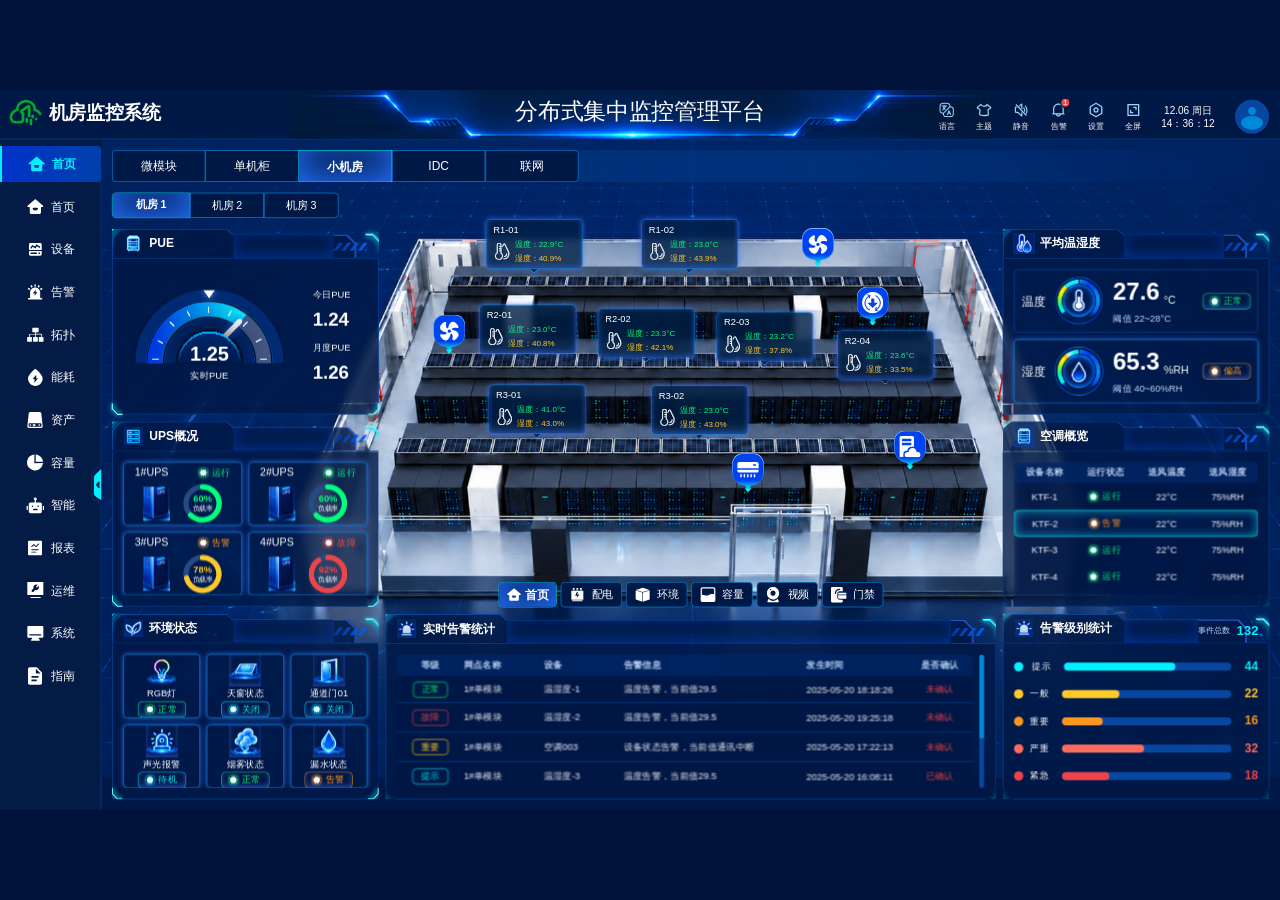
==== output/机房监控系统-小机房.html @ bd1b86f1 "Add small server room monitoring HTML and downloadable source archive" ====
<!DOCTYPE html><html lang="zh-CN"><head><meta charset="UTF-8"><meta name="viewport" content="width=device-width, initial-scale=1"><title>机房监控系统 · 小机房</title><style>*{box-sizing:border-box;border-width:0;border-style:solid;border-color:currentColor}p{margin:0}img{display:block;max-width:100%;vertical-align:middle}body{margin:0;background:#001239;color:white;font:14px/1.25 "Microsoft YaHei","PingFang SC","Noto Sans CJK SC",Arial,sans-serif}button,input,select{font:inherit}button{cursor:pointer}#dashboard{position:absolute;width:1920px;height:1080px;transform-origin:top left;overflow:hidden;background:#001845}header{height:74px;position:relative;z-index:5}aside{position:absolute;top:74px;left:0;width:152px;height:1006px;background:#031b45}.sidebar-bg{position:absolute;left:0;bottom:0;width:152px;height:145px}#workspace{position:absolute;left:152px;top:74px;width:1768px;height:1006px;overflow:hidden}#room-scene{position:absolute;left:467px;top:0;width:835px;height:552px}#categories{position:absolute;left:16px;top:16px;width:1736px;height:48px}#categories>div{width:100%}#rooms{position:absolute;left:16px;top:80px;width:1736px;height:38px}#panels{position:absolute;left:16px;top:134px;width:1736px;height:856px;display:grid;grid-template-columns:400px 916px 400px;gap:10px;pointer-events:none}#left-panels,#right-panels{height:856px;pointer-events:auto}#center-panel{margin-top:530px;height:326px;pointer-events:auto}#center-panel>div{height:326px}#right-panels{grid-column:3}#left-panels>div,#right-panels>div{height:100%}
.border{border-width:1px}
.border-2{border-width:2px}
.border-8{border-width:8px}
.inset-0{inset:0}
.inset-\[-1\.74\%_0_0_-0\.41\%\]{inset:-1.74% 0 0 -0.41%}
.inset-\[-100\.98\%_-50\.38\%\]{inset:-100.98% -50.38%}
.inset-\[-13\.44\%_-5\.12\%_-0\.11\%_-8\.39\%\]{inset:-13.44% -5.12% -0.11% -8.39%}
.inset-\[-16\.02\%_-7\.99\%_0_-7\.99\%\]{inset:-16.02% -7.99% 0 -7.99%}
.inset-\[-17\.25\%_-8\.6\%_0_-8\.6\%\]{inset:-17.25% -8.6% 0 -8.6%}
.inset-\[-19\.71\%_-9\.83\%_-6\.16\%_-9\.83\%\]{inset:-19.71% -9.83% -6.16% -9.83%}
.inset-\[-1px_-11\.79\%\]{inset:-1px -11.79%}
.inset-\[-1px_-11\.8\%\]{inset:-1px -11.8%}
.inset-\[-1px_-11\.81\%\]{inset:-1px -11.81%}
.inset-\[-1px_-11\.82\%\]{inset:-1px -11.82%}
.inset-\[-20\.68\%_-103\.33\%\]{inset:-20.68% -103.33%}
.inset-\[-31\.17\%_-33\.67\%_-31\.17\%_-33\.68\%\]{inset:-31.17% -33.67% -31.17% -33.68%}
.inset-\[-43\.12\%_-21\.51\%_-6\.16\%_-21\.51\%\]{inset:-43.12% -21.51% -6.16% -21.51%}
.inset-\[-47\.06\%_-50\%\]{inset:-47.06% -50%}
.inset-\[-59\.09\%_-40\.47\%_-34\.09\%_-40\.47\%\]{inset:-59.09% -40.47% -34.09% -40.47%}
.inset-\[-60\%\]{inset:-60%}
.inset-\[-8\%\]{inset:-8%}
.inset-\[-8\%_-8\.12\%\]{inset:-8% -8.12%}
.inset-\[-8\%_-9\.37\%\]{inset:-8% -9.37%}
.inset-\[0_-1\.72\%_0_-3\.23\%\]{inset:0 -1.72% 0 -3.23%}
.inset-\[0_0_-20\.25\%_0\]{inset:0 0 -20.25% 0}
.inset-\[18\.94\%_0_-29\.63\%_0\]{inset:18.94% 0 -29.63% 0}
.text-\[10px\]{font-size:10px}
.text-\[12px\]{font-size:12px}
.text-\[13px\]{font-size:13px}
.text-\[14px\]{font-size:14px}
.text-\[15px\]{font-size:15px}
.text-\[16px\]{font-size:16px}
.text-\[18px\]{font-size:18px}
.text-\[20px\]{font-size:20px}
.text-\[28px\]{font-size:28px}
.text-\[30px\]{font-size:30px}
.text-\[34px\]{font-size:34px}
.text-\[36px\]{font-size:36px}
.-rotate-180{rotate:-180deg}
.-rotate-90{rotate:-90deg}
.-scale-x-100{scale:-1 1}
.-scale-y-100{scale:1 -1}
.-translate-x-1\/2{--tx:-50%;translate:var(--tx,0) var(--ty,0)}
.-translate-y-1\/2{--ty:-50%;translate:var(--tx,0) var(--ty,0)}
.\[text-box-edge\:cap_alphabetic\]{text-box-edge:cap alphabetic}
.\[text-box-trim\:trim-both\]{text-box-trim:trim-both}
.\[word-break\:break-word\]{word-break:break-word}
.absolute{position:absolute}
.aspect-\[1024\/1536\]{aspect-ratio:1024/1536}
.aspect-\[110\/98\]{aspect-ratio:110/98}
.aspect-\[1254\/1254\]{aspect-ratio:1254/1254}
.aspect-\[132\/48\]{aspect-ratio:132/48}
.aspect-\[32\/32\]{aspect-ratio:32/32}
.aspect-\[36\/36\]{aspect-ratio:36/36}
.aspect-\[38\.8912467956543\/47\.999996185302734\]{aspect-ratio:38.8912467956543/47.999996185302734}
.aspect-\[733\/938\]{aspect-ratio:733/938}
.backdrop-blur-\[2\.5px\]{backdrop-filter:blur(2.5px)}
.backdrop-blur-\[25px\]{backdrop-filter:blur(25px)}
.backdrop-blur-\[5px\]{backdrop-filter:blur(5px)}
.backdrop-blur-\[6px\]{backdrop-filter:blur(6px)}
.bg-\[\#001845\]{background-color:#001845}
.bg-\[\#0089dc\]{background-color:#0089dc}
.bg-\[\#02f0ff\]{background-color:#02f0ff}
.bg-\[\#0747a0\]{background-color:#0747a0}
.bg-\[\#ee4448\]{background-color:#ee4448}
.bg-\[\#ff6b5c\]{background-color:#ff6b5c}
.bg-\[\#ff961d\]{background-color:#ff961d}
.bg-\[\#ffc928\]{background-color:#ffc928}
.bg-\[rgba\(0\,24\,69\,0\.8\)\]{background-color:rgba(0,24,69,0.8)}
.bg-\[rgba\(0\,62\,148\,0\.1\)\]{background-color:rgba(0,62,148,0.1)}
.bg-\[rgba\(0\,62\,148\,0\.3\)\]{background-color:rgba(0,62,148,0.3)}
.bg-\[rgba\(1\,32\,71\,0\.8\)\]{background-color:rgba(1,32,71,0.8)}
.bg-gradient-to-b{background-image:linear-gradient(to bottom,var(--from),var(--to))}
.bg-gradient-to-r{background-image:linear-gradient(to right,var(--from),var(--to))}
.block{display:block}
.border-\[\#001845\]{border-color:#001845}
.border-\[\#0089dc\]{border-color:#0089dc}
.border-\[\#00ff7b\]{border-color:#00ff7b}
.border-\[\#02f0ff\]{border-color:#02f0ff}
.border-\[\#0747a0\]{border-color:#0747a0}
.border-\[\#244b83\]{border-color:#244b83}
.border-\[\#ee4448\]{border-color:#ee4448}
.border-\[\#ff961d\]{border-color:#ff961d}
.border-\[\#ffc928\]{border-color:#ffc928}
.border-b{border-bottom-width:1px}
.border-b-\[1\.5px\]{border-bottom-width:1.5px}
.border-l-3{border-left-width:3px}
.border-l-\[1\.5px\]{border-left-width:1.5px}
.border-r-\[1\.5px\]{border-right-width:1.5px}
.border-solid{border-style:solid}
.border-t-\[1\.5px\]{border-top-width:1.5px}
.bottom-0{bottom:0}
.bottom-\[-0\.23\%\]{bottom:-0.23%}
.bottom-\[-0\.38\%\]{bottom:-0.38%}
.bottom-\[-1\.44\%\]{bottom:-1.44%}
.bottom-\[-31\.94\%\]{bottom:-31.94%}
.bottom-\[-6px\]{bottom:-6px}
.bottom-\[0\.3\%\]{bottom:0.3%}
.bottom-\[18\.41\%\]{bottom:18.41%}
.bottom-\[27\.52\%\]{bottom:27.52%}
.bottom-\[29\.44\%\]{bottom:29.44%}
.bottom-\[5\.77\%\]{bottom:5.77%}
.bottom-\[50\.96\%\]{bottom:50.96%}
.bottom-\[51\.29\%\]{bottom:51.29%}
.bottom-\[6\.41\%\]{bottom:6.41%}
.bottom-\[64\.42\%\]{bottom:64.42%}
.bottom-\[64\.49\%\]{bottom:64.49%}
.bottom-\[69\.23\%\]{bottom:69.23%}
.bottom-\[88\.46\%\]{bottom:88.46%}
.content-stretch{align-content:stretch}
.flex{display:flex}
.flex-\[1_0_0\]{flex:1 0 0}
.flex-col{flex-direction:column}
.flex-none{flex:none}
.flex-row{flex-direction:row}
.font-\[\"Noto_Sans_SC\:Medium\"\]{font-family:"Microsoft YaHei","PingFang SC","Noto Sans CJK SC",Arial,sans-serif}
.font-\[\'DIN_Alternate\:Bold\'\]{font-family:"Microsoft YaHei","PingFang SC","Noto Sans CJK SC",Arial,sans-serif}
.font-\[\'Inter\:Bold\'\]{font-family:"Microsoft YaHei","PingFang SC","Noto Sans CJK SC",Arial,sans-serif}
.font-\[\'Noto_Sans_SC\:Black\'\]{font-family:"Microsoft YaHei","PingFang SC","Noto Sans CJK SC",Arial,sans-serif}
.font-\[\'Noto_Sans_SC\:Bold\'\]{font-family:"Microsoft YaHei","PingFang SC","Noto Sans CJK SC",Arial,sans-serif}
.font-\[\'Noto_Sans_SC\:Medium\'\]{font-family:"Microsoft YaHei","PingFang SC","Noto Sans CJK SC",Arial,sans-serif}
.font-\[\'Noto_Sans_SC\:Regular\'\]{font-family:"Microsoft YaHei","PingFang SC","Noto Sans CJK SC",Arial,sans-serif}
.font-\[\'PingFang_SC\:Medium\'\]{font-family:"Microsoft YaHei","PingFang SC","Noto Sans CJK SC",Arial,sans-serif}
.font-\[\'PingFang_SC\:Regular\'\]{font-family:"Microsoft YaHei","PingFang SC","Noto Sans CJK SC",Arial,sans-serif}
.font-\[\'Roboto\:Bold\'\]{font-family:"Microsoft YaHei","PingFang SC","Noto Sans CJK SC",Arial,sans-serif}
.font-\[\'Roboto\:Medium\'\]{font-family:"Microsoft YaHei","PingFang SC","Noto Sans CJK SC",Arial,sans-serif}
.font-black{font-weight:900}
.font-bold{font-weight:700}
.font-medium{font-weight:500}
.font-normal{font-weight:400}
.from-\[\#0033ca\]{--from:#0033ca}
.from-\[rgba\(0\,116\,254\,0\)\]{--from:rgba(0,116,254,0)}
.gap-\[10px\]{gap:10px}
.gap-\[12px\]{gap:12px}
.gap-\[13px\]{gap:13px}
.gap-\[17px\]{gap:17px}
.gap-\[20px\]{gap:20px}
.gap-\[24px\]{gap:24px}
.gap-\[2px\]{gap:2px}
.gap-\[40px\]{gap:40px}
.gap-\[4px\]{gap:4px}
.gap-\[6px\]{gap:6px}
.gap-\[8px\]{gap:8px}
.gap-x-\[10px\]{column-gap:10px}
.gap-y-\[10px\]{row-gap:10px}
.grid{display:grid}
.grid-cols-\[repeat\(2\,minmax\(0\,1fr\)\)\]{grid-template-columns:repeat(2,minmax(0,1fr))}
.grid-cols-\[repeat\(3\,minmax\(0\,1fr\)\)\]{grid-template-columns:repeat(3,minmax(0,1fr))}
.grid-rows-\[repeat\(2\,minmax\(0\,1fr\)\)\]{grid-template-rows:repeat(2,minmax(0,1fr))}
.h-\[0px\]{height:0px}
.h-\[100cqh\]{height:100cqh}
.h-\[1041\.5px\]{height:1041.5px}
.h-\[110px\]{height:110px}
.h-\[126px\]{height:126px}
.h-\[12px\]{height:12px}
.h-\[145px\]{height:145px}
.h-\[17px\]{height:17px}
.h-\[24px\]{height:24px}
.h-\[25\.667px\]{height:25.667px}
.h-\[32px\]{height:32px}
.h-\[37\.947px\]{height:37.947px}
.h-\[38px\]{height:38px}
.h-\[40px\]{height:40px}
.h-\[43px\]{height:43px}
.h-\[44px\]{height:44px}
.h-\[45px\]{height:45px}
.h-\[48px\]{height:48px}
.h-\[50px\]{height:50px}
.h-\[54px\]{height:54px}
.h-\[6\.75px\]{height:6.75px}
.h-\[74px\]{height:74px}
.h-\[76px\]{height:76px}
.h-\[996px\]{height:996px}
.h-\[hypot\(-11\.8053cqw\,11\.8053cqh\)\]{height:hypot(-11.8053cqw,11.8053cqh)}
.h-\[hypot\(-20\.4362cqw\,6\.81208cqh\)\]{height:hypot(-20.4362cqw,6.81208cqh)}
.h-\[hypot\(-5\.50876cqw\,25\.3343cqh\)\]{height:hypot(-5.50876cqw,25.3343cqh)}
.h-\[hypot\(-76\.5366cqw\,88\.4581cqh\)\]{height:hypot(-76.5366cqw,88.4581cqh)}
.h-\[hypot\(11\.8053cqw\,11\.8053cqh\)\]{height:hypot(11.8053cqw,11.8053cqh)}
.h-\[hypot\(20\.4362cqw\,6\.81208cqh\)\]{height:hypot(20.4362cqw,6.81208cqh)}
.h-\[hypot\(5\.50876cqw\,25\.3343cqh\)\]{height:hypot(5.50876cqw,25.3343cqh)}
.h-full{height:100%}
.items-center{align-items:center}
.items-end{align-items:flex-end}
.items-start{align-items:flex-start}
.justify-between{justify-content:space-between}
.justify-center{justify-content:center}
.justify-end{justify-content:flex-end}
.justify-self-stretch{justify-self:stretch}
.leading-\[0\]{line-height:0}
.leading-\[normal\]{line-height:normal}
.left-0{left:0}
.left-1\/2{left:50%}
.left-\[-3\.13\%\]{left:-3.13%}
.left-\[-3\.28px\]{left:-3.28px}
.left-\[-4px\]{left:-4px}
.left-\[100px\]{left:100px}
.left-\[110px\]{left:110px}
.left-\[114px\]{left:114px}
.left-\[278px\]{left:278px}
.left-\[3\.32px\]{left:3.32px}
.left-\[31px\]{left:31px}
.left-\[343px\]{left:343px}
.left-\[358px\]{left:358px}
.left-\[456px\]{left:456px}
.left-\[479px\]{left:479px}
.left-\[584px\]{left:584px}
.left-\[6\.25\%\]{left:6.25%}
.left-\[637px\]{left:637px}
.left-\[666px\]{left:666px}
.left-\[722px\]{left:722px}
.left-\[calc\(50\%\+0\.22px\)\]{left:calc(50% + 0.22px)}
.left-\[calc\(50\%\+0\.45px\)\]{left:calc(50% + 0.45px)}
.left-\[calc\(50\%\+0\.5px\)\]{left:calc(50% + 0.5px)}
.left-\[calc\(50\%\+1px\)\]{left:calc(50% + 1px)}
.left-\[calc\(50\%\+22\.29px\)\]{left:calc(50% + 22.29px)}
.left-\[calc\(50\%\+30\.74px\)\]{left:calc(50% + 30.74px)}
.left-\[calc\(50\%\+53\.88px\)\]{left:calc(50% + 53.88px)}
.left-\[calc\(50\%\+73\.8px\)\]{left:calc(50% + 73.8px)}
.left-\[calc\(50\%\+81\.62px\)\]{left:calc(50% + 81.62px)}
.left-\[calc\(50\%-0\.3px\)\]{left:calc(50% - 0.3px)}
.left-\[calc\(50\%-0\.49px\)\]{left:calc(50% - 0.49px)}
.left-\[calc\(50\%-1\.06px\)\]{left:calc(50% - 1.06px)}
.left-\[calc\(50\%-16\.09px\)\]{left:calc(50% - 16.09px)}
.left-\[calc\(50\%-30\.74px\)\]{left:calc(50% - 30.74px)}
.left-\[calc\(50\%-56\.36px\)\]{left:calc(50% - 56.36px)}
.left-\[calc\(50\%-73\.54px\)\]{left:calc(50% - 73.54px)}
.left-\[calc\(50\%-80\.56px\)\]{left:calc(50% - 80.56px)}
.left-px{left:1px}
.mask-alpha{mask-mode:alpha}
.mask-intersect{mask-composite:intersect}
.mask-no-clip{mask-clip:no-clip}
.mask-no-repeat{mask-repeat:no-repeat}
.mask-position-\[0px_3px\]{mask-position:0px 3px}
.mask-size-\[152px_142px\]{mask-size:152px 142px}
.max-w-none{max-width:none}
.mb-0{margin-bottom:0}
.min-h-px{min-height:1px}
.min-w-full{min-width:100%}
.min-w-px{min-width:1px}
.not-italic{font-style:normal}
.object-cover{object-fit:cover}
.overflow-clip{overflow:clip}
.pb-\[4px\]{padding-bottom:4px}
.pointer-events-none{pointer-events:none}
.pr-\[123px\]{padding-right:123px}
.pr-\[159px\]{padding-right:159px}
.pr-\[16px\]{padding-right:16px}
.pr-\[174px\]{padding-right:174px}
.pr-\[184px\]{padding-right:184px}
.pr-\[78px\]{padding-right:78px}
.pt-\[10px\]{padding-top:10px}
.pt-\[16px\]{padding-top:16px}
.pt-\[9px\]{padding-top:9px}
.px-\[10px\]{padding-left:10px;padding-right:10px}
.px-\[12px\]{padding-left:12px;padding-right:12px}
.px-\[16px\]{padding-left:16px;padding-right:16px}
.px-\[24px\]{padding-left:24px;padding-right:24px}
.px-\[32px\]{padding-left:32px;padding-right:32px}
.py-\[10px\]{padding-top:10px;padding-bottom:10px}
.py-\[12px\]{padding-top:12px;padding-bottom:12px}
.py-\[2px\]{padding-top:2px;padding-bottom:2px}
.py-\[6px\]{padding-top:6px;padding-bottom:6px}
.relative{position:relative}
.right-\[-0\.5px\]{right:-0.5px}
.right-\[-2px\]{right:-2px}
.right-\[-3\.13\%\]{right:-3.13%}
.right-\[0\.06px\]{right:0.06px}
.right-\[0\.24px\]{right:0.24px}
.right-\[6\.25\%\]{right:6.25%}
.rotate-\[-24\.95deg\]{rotate:-24.95deg}
.rotate-\[-44\.94deg\]{rotate:-44.94deg}
.rotate-\[-59\.95deg\]{rotate:-59.95deg}
.rotate-\[24\.95deg\]{rotate:24.95deg}
.rotate-\[33\.06deg\]{rotate:33.06deg}
.rotate-\[44\.94deg\]{rotate:44.94deg}
.rotate-\[59\.95deg\]{rotate:59.95deg}
.rounded-\[20px\]{border-radius:20px}
.rounded-\[24px\]{border-radius:24px}
.rounded-\[29px\]{border-radius:29px}
.rounded-\[4px\]{border-radius:4px}
.rounded-\[6px\]{border-radius:6px}
.rounded-\[7px\]{border-radius:7px}
.rounded-\[inherit\]{border-radius:inherit}
.rounded-bl-\[6px\]{border-bottom-left-radius:6px}
.rounded-br-\[6px\]{border-bottom-right-radius:6px}
.rounded-tl-\[6px\]{border-top-left-radius:6px}
.rounded-tr-\[6px\]{border-top-right-radius:6px}
.self-stretch{align-self:stretch}
.shadow-\[0px_0px_8px_0px_rgba\(64\,112\,254\,0\.8\)\]{box-shadow:0px 0px 8px 0px rgba(64,112,254,0.8)}
.shadow-\[inset_0px_-10px_45px_0px_\#2370ff\]{box-shadow:inset 0px -10px 45px 0px #2370ff}
.shadow-\[inset_0px_-10px_50px_0px_\#2370ff\]{box-shadow:inset 0px -10px 50px 0px #2370ff}
.shadow-\[inset_0px_-3px_8px_0px_rgba\(64\,112\,254\,0\.5\)\]{box-shadow:inset 0px -3px 8px 0px rgba(64,112,254,0.5)}
.shadow-\[inset_0px_-5px_20px_0px_rgba\(0\,71\,207\,0\.5\)\]{box-shadow:inset 0px -5px 20px 0px rgba(0,71,207,0.5)}
.shadow-\[inset_0px_0px_15px_0px_rgba\(2\,240\,255\,0\.6\)\]{box-shadow:inset 0px 0px 15px 0px rgba(2,240,255,0.6)}
.shrink-0{flex-shrink:0}
.size-\[10px\]{width:10px;height:10px}
.size-\[14px\]{width:14px;height:14px}
.size-\[16px\]{width:16px;height:16px}
.size-\[24px\]{width:24px;height:24px}
.size-\[26px\]{width:26px;height:26px}
.size-\[28px\]{width:28px;height:28px}
.size-\[32px\]{width:32px;height:32px}
.size-\[48px\]{width:48px;height:48px}
.size-\[50px\]{width:50px;height:50px}
.size-\[58px\]{width:58px;height:58px}
.size-\[60px\]{width:60px;height:60px}
.size-full{width:100%;height:100%}
.skew-x-\[-0\.11deg\]{transform:skewX(-0.11deg)}
.skew-x-\[-0\.12deg\]{transform:skewX(-0.12deg)}
.skew-x-\[-0\.1deg\]{transform:skewX(-0.1deg)}
.skew-x-\[0\.11deg\]{transform:skewX(0.11deg)}
.skew-x-\[0\.12deg\]{transform:skewX(0.12deg)}
.skew-x-\[0\.1deg\]{transform:skewX(0.1deg)}
.text-\[\#00ff7b\]{color:#00ff7b}
.text-\[\#02f0ff\]{color:#02f0ff}
.text-\[\#bfd8f7\]{color:#bfd8f7}
.text-\[\#ee4448\]{color:#ee4448}
.text-\[\#f7fbff\]{color:#f7fbff}
.text-\[\#ff6b5c\]{color:#ff6b5c}
.text-\[\#ff961d\]{color:#ff961d}
.text-\[\#ffc928\]{color:#ffc928}
.text-center{text-align:center}
.text-shadow-\[0px_0px_10px_\#0090ff\]{font-size:shadow-[0px_0px_10px_#0090ff]}
.text-shadow-\[0px_0px_8px_black\]{font-size:shadow-[0px_0px_8px_black]}
.text-white{color:#fff}
.to-\[\#0040aa\]{--to:#0040aa}
.to-\[rgba\(0\,116\,254\,0\.2\)\]{--to:rgba(0,116,254,0.2)}
.top-0{top:0}
.top-1\/2{top:50%}
.top-\[-0\.42px\]{top:-0.42px}
.top-\[-3\.85\%\]{top:-3.85%}
.top-\[-31\.81\%\]{top:-31.81%}
.top-\[-38px\]{top:-38px}
.top-\[-4px\]{top:-4px}
.top-\[-6\.5px\]{top:-6.5px}
.top-\[0\.5px\]{top:0.5px}
.top-\[120px\]{top:120px}
.top-\[133px\]{top:133px}
.top-\[17\.54\%\]{top:17.54%}
.top-\[221px\]{top:221px}
.top-\[23\.08\%\]{top:23.08%}
.top-\[248px\]{top:248px}
.top-\[25\.96\%\]{top:25.96%}
.top-\[254px\]{top:254px}
.top-\[259px\]{top:259px}
.top-\[26\.44\%\]{top:26.44%}
.top-\[263px\]{top:263px}
.top-\[28\.85\%\]{top:28.85%}
.top-\[28\.92\%\]{top:28.92%}
.top-\[287px\]{top:287px}
.top-\[35\.37\%\]{top:35.37%}
.top-\[368px\]{top:368px}
.top-\[369px\]{top:369px}
.top-\[43\.27\%\]{top:43.27%}
.top-\[43\.6\%\]{top:43.6%}
.top-\[437px\]{top:437px}
.top-\[471px\]{top:471px}
.top-\[57\.84\%\]{top:57.84%}
.top-\[67\.31\%\]{top:67.31%}
.top-\[69\.23\%\]{top:69.23%}
.top-\[71\.21\%\]{top:71.21%}
.top-\[8px\]{top:8px}
.top-\[94\.23\%\]{top:94.23%}
.top-\[calc\(50\%-11px\)\]{top:calc(50% - 11px)}
.top-px{top:1px}
.w-0{width:0}
.w-\[10\.392px\]{width:10.392px}
.w-\[100cqh\]{width:100cqh}
.w-\[100cqw\]{width:100cqw}
.w-\[100px\]{width:100px}
.w-\[1051px\]{width:1051px}
.w-\[105px\]{width:105px}
.w-\[115px\]{width:115px}
.w-\[120px\]{width:120px}
.w-\[122\.5px\]{width:122.5px}
.w-\[131\.065px\]{width:131.065px}
.w-\[140\.055px\]{width:140.055px}
.w-\[140px\]{width:140px}
.w-\[145px\]{width:145px}
.w-\[15\.5px\]{width:15.5px}
.w-\[150px\]{width:150px}
.w-\[152px\]{width:152px}
.w-\[153\.823px\]{width:153.823px}
.w-\[162\.698px\]{width:162.698px}
.w-\[166\.6px\]{width:166.6px}
.w-\[16px\]{width:16px}
.w-\[1769px\]{width:1769px}
.w-\[182\.5px\]{width:182.5px}
.w-\[182px\]{width:182px}
.w-\[183\.5px\]{width:183.5px}
.w-\[1888px\]{width:1888px}
.w-\[1920px\]{width:1920px}
.w-\[21\.2px\]{width:21.2px}
.w-\[23\.756px\]{width:23.756px}
.w-\[230px\]{width:230px}
.w-\[32px\]{width:32px}
.w-\[4\.24px\]{width:4.24px}
.w-\[42\.678px\]{width:42.678px}
.w-\[48\.396px\]{width:48.396px}
.w-\[49\.276px\]{width:49.276px}
.w-\[5\.996px\]{width:5.996px}
.w-\[52\.117px\]{width:52.117px}
.w-\[53px\]{width:53px}
.w-\[61\.25px\]{width:61.25px}
.w-\[68px\]{width:68px}
.w-\[7\.685px\]{width:7.685px}
.w-\[71\.05px\]{width:71.05px}
.w-\[7px\]{width:7px}
.w-\[8\.48px\]{width:8.48px}
.w-\[84px\]{width:84px}
.w-\[85\.75px\]{width:85.75px}
.w-\[87px\]{width:87px}
.w-\[92\.294px\]{width:92.294px}
.w-\[hypot\(100cqw\,-100cqh\)\]{width:hypot(100cqw,-100cqh)}
.w-\[hypot\(100cqw\,100cqh\)\]{width:hypot(100cqw,100cqh)}
.w-\[hypot\(23\.4634cqw\,11\.5419cqh\)\]{width:hypot(23.4634cqw,11.5419cqh)}
.w-\[min-content\]{width:min-content}
.w-full{width:100%}
.whitespace-nowrap{white-space:nowrap}
[role=button]:focus-visible{outline:2px solid #02f0ff;outline-offset:3px}[role=button]:hover{filter:brightness(1.15)}.detail-dialog{color:#fff;background:#031e48;border:1px solid #02bce6;border-radius:10px;box-shadow:0 0 40px #0056a866;max-width:90vw;width:440px;padding:26px;font:16px/1.7 'Microsoft YaHei',sans-serif}.detail-dialog::backdrop{background:#0009;backdrop-filter:blur(4px)}.detail-dialog h2{font-size:21px;color:#02f0ff;margin:0 30px 20px 0}.detail-dialog .close{position:absolute;right:14px;top:10px;background:none;color:#b2defe;font-size:28px}.detail-dialog p{margin:12px 0}.subtle{font-size:13px;color:#9ad3f8}.brighter #dashboard{filter:brightness(1.2)}aside.collapsed>[data-name=left]>div:not([data-name])>p,aside.collapsed>[data-name=left]>div:not([data-name])>div>p{visibility:hidden}aside.collapsed{width:64px}aside.collapsed [data-name=Collapse/Expand_button]{right:0}#center-panel [data-name=box-center],#right-panels [data-node-id='77:1201']{overflow:auto;scrollbar-width:thin;scrollbar-color:#0089dc #0747a0}#center-panel [data-node-id='96:1250']{display:none}
[data-node-id='63:79'] p{line-height:1.3}#room-scene [data-node-id='64:843']{top:0;height:958px}header [data-node-id='65:932'] img{width:53px;height:48px}#rooms p{width:100%;text-align:center}
#center-panel [data-node-id='81:1909']{flex:none;width:864px;max-height:200px;overflow-y:auto;scrollbar-width:none}#center-panel [data-name=box-center]{overflow:hidden}#center-panel [data-node-id='96:1250']{display:flex}#center-panel [data-node-id='96:1250']>div{transition:transform .15s}#right-panels [data-node-id='77:1273']{max-height:200px;overflow:auto;scrollbar-width:none}
[data-name='card_tip'] [class*='-scale-y-100']{scale:1}
</style></head><body><main id="dashboard" style="transform: scale(1); left: 0px; top: 0px;"><header><div class="border-[#0747a0] border-b border-solid content-stretch flex h-[74px] items-start justify-between overflow-clip pb-[4px] pt-[10px] px-[12px] relative w-[1920px]" data-node-id="162:7759" data-name="header"><div class="-translate-x-1/2 absolute h-[76px] left-[calc(50%+0.5px)] top-0 w-[1051px]" data-node-id="76:904" data-name="head_bg 1"><img alt="" class="absolute inset-0 max-w-none object-cover pointer-events-none size-full" src="[data-uri]"></div><div class="content-stretch flex flex-[1_0_0] gap-[8px] items-center min-w-px relative" data-node-id="63:815"><div class="h-[48px] overflow-clip relative shrink-0 w-[53px]" data-node-id="65:934"><div class="absolute aspect-[132/48] bottom-0 left-0 top-0" data-node-id="65:932" data-name="image 28"><img alt="" class="absolute inset-0 max-w-none object-cover pointer-events-none size-full" src="[data-uri]"></div></div><p class="[word-break:break-word] font-['Noto_Sans_SC:Bold'] font-bold leading-[normal] relative shrink-0 text-[28px] text-white whitespace-nowrap" data-node-id="63:52">机房监控系统</p></div><p class="[word-break:break-word] font-['PingFang_SC:Medium'] leading-[normal] not-italic relative shrink-0 text-[34px] text-shadow-[0px_0px_10px_#0090ff] text-white whitespace-nowrap" data-node-id="63:54">分布式集中监控管理平台</p><div class="content-stretch flex flex-[1_0_0] gap-[24px] items-center justify-end min-w-px relative" data-node-id="63:716"><div class="content-stretch flex flex-col gap-[4px] items-center relative shrink-0 w-[32px]" data-node-id="63:712" data-name="btn" tabindex="0" role="button" aria-label="语言" style="cursor: pointer;"><div class="relative shrink-0 size-[24px]" data-node-id="60:17" data-name="icon_lang"><img alt="" class="absolute block inset-0 max-w-none size-full" src="[data-uri]"></div><p class="[word-break:break-word] font-['PingFang_SC:Regular'] leading-[normal] min-w-full not-italic relative shrink-0 text-[12px] text-center text-white w-[min-content]" data-node-id="63:58">语言</p></div><div class="content-stretch flex flex-col gap-[4px] items-center relative shrink-0 w-[32px]" data-node-id="63:754" data-name="btn" tabindex="0" role="button" aria-label="主题" style="cursor: pointer;"><div class="relative shrink-0 size-[24px]" data-node-id="I63:754;63:749" data-name="icon_lang"><img alt="" class="absolute block inset-0 max-w-none size-full" src="[data-uri]"></div><p class="[word-break:break-word] font-['PingFang_SC:Regular'] leading-[normal] min-w-full not-italic relative shrink-0 text-[12px] text-center text-white w-[min-content]" data-node-id="I63:754;63:58">主题</p></div><div class="content-stretch flex flex-col gap-[4px] items-center relative shrink-0 w-[32px]" data-node-id="63:763" data-name="btn" tabindex="0" role="button" aria-label="静音" style="cursor: pointer;"><div class="relative shrink-0 size-[24px]" data-node-id="I63:763;63:749" data-name="icon_lang"><img alt="" class="absolute block inset-0 max-w-none size-full" src="[data-uri]"></div><p class="[word-break:break-word] font-['PingFang_SC:Regular'] leading-[normal] min-w-full not-italic relative shrink-0 text-[12px] text-center text-white w-[min-content]" data-node-id="I63:763;63:58">静音</p></div><div class="content-stretch flex flex-col gap-[4px] items-center relative shrink-0 w-[32px]" data-node-id="63:768" data-name="btn"><div class="relative shrink-0 size-[24px]" data-node-id="I63:768;63:749" data-name="icon_lang"><img alt="" class="absolute block inset-0 max-w-none size-full" src="[data-uri]"></div><p class="[word-break:break-word] font-['PingFang_SC:Regular'] leading-[normal] min-w-full not-italic relative shrink-0 text-[12px] text-center text-white w-[min-content]" data-node-id="I63:768;63:58">告警</p><div class="absolute bg-[#ee4448] border-2 border-[#001845] border-solid content-stretch flex flex-col items-center justify-center right-[-2px] rounded-[24px] size-[16px] top-[-6.5px]" data-node-id="I63:768;83:3204" data-name="num_tip"><p class="[text-box-edge:cap_alphabetic] [text-box-trim:trim-both] [word-break:break-word] font-['DIN_Alternate:Bold'] leading-[normal] not-italic relative shrink-0 text-[12px] text-center text-white whitespace-nowrap" data-node-id="I63:768;83:3204;47:279">1</p></div></div><div class="content-stretch flex flex-col gap-[4px] items-center relative shrink-0 w-[32px]" data-node-id="63:774" data-name="btn" tabindex="0" role="button" aria-label="设置" style="cursor: pointer;"><div class="relative shrink-0 size-[24px]" data-node-id="I63:774;63:749" data-name="icon_lang"><img alt="" class="absolute block inset-0 max-w-none size-full" src="[data-uri]"></div><p class="[word-break:break-word] font-['PingFang_SC:Regular'] leading-[normal] min-w-full not-italic relative shrink-0 text-[12px] text-center text-white w-[min-content]" data-node-id="I63:774;63:58">设置</p></div><div class="content-stretch flex flex-col gap-[4px] items-center relative shrink-0 w-[32px]" data-node-id="63:779" data-name="btn" tabindex="0" role="button" aria-label="全屏" style="cursor: pointer;"><div class="relative shrink-0 size-[24px]" data-node-id="I63:779;63:749" data-name="icon_lang"><img alt="" class="absolute block inset-0 max-w-none size-full" src="[data-uri]"></div><p class="[word-break:break-word] font-['PingFang_SC:Regular'] leading-[normal] min-w-full not-italic relative shrink-0 text-[12px] text-center text-white w-[min-content]" data-node-id="I63:779;63:58">全屏</p></div><div class="[word-break:break-word] font-['DIN_Alternate:Bold'] leading-[0] not-italic relative shrink-0 text-[15px] text-center text-white w-[84px]" data-node-id="63:79"><p>10.19 周一</p><p>17：27：03</p></div><div class="relative shrink-0 size-[60px]" data-node-id="63:715" data-name="icon_headpic"><img alt="" class="absolute block inset-0 max-w-none size-full" src="[data-uri]"></div></div></div></header><aside><div class="sidebar-bg"><div class="relative size-full" data-node-id="93:2523" data-name="left_bg"><div class="absolute bottom-0 h-[145px] left-0 mask-alpha mask-intersect mask-no-clip mask-no-repeat mask-position-[0px_3px] mask-size-[152px_142px] w-[152px]" data-node-id="93:2521" style="mask-image:url(&quot;[data-uri]&quot;)" data-name="image 48"><img alt="" class="absolute inset-0 max-w-none object-cover pointer-events-none size-full" src="[data-uri]"></div></div></div><div class="content-stretch flex flex-col gap-[10px] items-start py-[10px] relative size-full" data-node-id="93:2189" data-name="left"><div class="bg-gradient-to-r border-[#02f0ff] border-l-3 border-solid content-stretch flex flex-col from-[#0033ca] h-[54px] items-center justify-center px-[24px] py-[12px] relative rounded-br-[6px] rounded-tr-[6px] shrink-0 to-[#0040aa] w-[152px]" data-node-id="I93:2189;93:2015"><div class="content-stretch flex gap-[10px] items-center relative shrink-0" data-node-id="I93:2189;93:2016"><div class="relative shrink-0 size-[28px]" data-node-id="I93:2189;93:2017" data-name="icon_首页"><img alt="" class="absolute block inset-0 max-w-none size-full" src="[data-uri]"></div><p class="[word-break:break-word] font-['Noto_Sans_SC:Bold'] font-bold leading-[normal] relative shrink-0 text-[#02f0ff] text-[18px] whitespace-nowrap" data-node-id="I93:2189;93:2018">首页</p></div></div><div class="content-stretch flex gap-[10px] h-[54px] items-center justify-center relative shrink-0 w-full" data-node-id="I93:2189;93:2019" tabindex="0" role="button" aria-label="首页" style="cursor: pointer;"><div class="relative shrink-0 size-[28px]" data-node-id="I93:2189;93:2020" data-name="icon_首页"><img alt="" class="absolute block inset-0 max-w-none size-full" src="[data-uri]"></div><p class="[word-break:break-word] font-['Noto_Sans_SC:Medium'] font-medium leading-[normal] relative shrink-0 text-[18px] text-white whitespace-nowrap" data-node-id="I93:2189;93:2021">首页</p></div><div class="content-stretch flex gap-[10px] h-[54px] items-center justify-center relative shrink-0 w-full" data-node-id="I93:2189;138:1935" tabindex="0" role="button" aria-label="设备" style="cursor: pointer;"><div class="relative shrink-0 size-[28px]" data-node-id="60:39" data-name="icon_设备"><img alt="" class="absolute block inset-0 max-w-none size-full" src="[data-uri]"></div><p class="[word-break:break-word] font-['Noto_Sans_SC:Medium'] font-medium leading-[normal] relative shrink-0 text-[#f7fbff] text-[18px] whitespace-nowrap" data-node-id="I93:2189;138:1937">设备</p></div><div class="content-stretch flex gap-[10px] h-[54px] items-center justify-center relative shrink-0 w-full" data-node-id="I93:2189;93:2022" tabindex="0" role="button" aria-label="告警" style="cursor: pointer;"><div class="relative shrink-0 size-[28px]" data-node-id="I93:2189;93:2023" data-name="icon_告警"><img alt="" class="absolute block inset-0 max-w-none size-full" src="[data-uri]"></div><p class="[word-break:break-word] font-['Noto_Sans_SC:Medium'] font-medium leading-[normal] relative shrink-0 text-[18px] text-white whitespace-nowrap" data-node-id="I93:2189;93:2024">告警</p></div><div class="content-stretch flex gap-[10px] h-[54px] items-center justify-center relative shrink-0 w-full" data-node-id="I93:2189;93:2025" tabindex="0" role="button" aria-label="拓扑" style="cursor: pointer;"><div class="relative shrink-0 size-[28px]" data-node-id="I93:2189;93:2026" data-name="icon_拓扑"><img alt="" class="absolute block inset-0 max-w-none size-full" src="[data-uri]"></div><p class="[word-break:break-word] font-['Noto_Sans_SC:Medium'] font-medium leading-[normal] relative shrink-0 text-[18px] text-white whitespace-nowrap" data-node-id="I93:2189;93:2027">拓扑</p></div><div class="content-stretch flex gap-[10px] h-[54px] items-center justify-center relative shrink-0 w-full" data-node-id="I93:2189;93:2028" tabindex="0" role="button" aria-label="能耗" style="cursor: pointer;"><div class="relative shrink-0 size-[28px]" data-node-id="I93:2189;93:2029" data-name="icon_能耗"><img alt="" class="absolute block inset-0 max-w-none size-full" src="[data-uri]"></div><p class="[word-break:break-word] font-['Noto_Sans_SC:Medium'] font-medium leading-[normal] relative shrink-0 text-[18px] text-white whitespace-nowrap" data-node-id="I93:2189;93:2030">能耗</p></div><div class="content-stretch flex gap-[10px] h-[54px] items-center justify-center relative shrink-0 w-full" data-node-id="I93:2189;93:2031" tabindex="0" role="button" aria-label="资产" style="cursor: pointer;"><div class="relative shrink-0 size-[28px]" data-node-id="I93:2189;93:2032" data-name="icon_资产"><img alt="" class="absolute block inset-0 max-w-none size-full" src="[data-uri]"></div><p class="[word-break:break-word] font-['Noto_Sans_SC:Medium'] font-medium leading-[normal] relative shrink-0 text-[18px] text-white whitespace-nowrap" data-node-id="I93:2189;93:2033">资产</p></div><div class="content-stretch flex gap-[10px] h-[54px] items-center justify-center relative shrink-0 w-full" data-node-id="I93:2189;93:2034" tabindex="0" role="button" aria-label="容量" style="cursor: pointer;"><div class="relative shrink-0 size-[28px]" data-node-id="I93:2189;93:2035" data-name="icon_资产"><img alt="" class="absolute block inset-0 max-w-none size-full" src="[data-uri]"></div><p class="[word-break:break-word] font-['Noto_Sans_SC:Medium'] font-medium leading-[normal] relative shrink-0 text-[18px] text-white whitespace-nowrap" data-node-id="I93:2189;93:2036">容量</p></div><div class="content-stretch flex gap-[10px] h-[54px] items-center justify-center relative shrink-0 w-full" data-node-id="I93:2189;93:2037" tabindex="0" role="button" aria-label="智能" style="cursor: pointer;"><div class="relative shrink-0 size-[28px]" data-node-id="I93:2189;93:2038" data-name="icon_智能"><img alt="" class="absolute block inset-0 max-w-none size-full" src="[data-uri]"></div><p class="[word-break:break-word] font-['Noto_Sans_SC:Medium'] font-medium leading-[normal] relative shrink-0 text-[18px] text-white whitespace-nowrap" data-node-id="I93:2189;93:2039">智能</p></div><div class="content-stretch flex gap-[10px] h-[54px] items-center justify-center relative shrink-0 w-full" data-node-id="I93:2189;93:2040" tabindex="0" role="button" aria-label="报表" style="cursor: pointer;"><div class="relative shrink-0 size-[28px]" data-node-id="I93:2189;93:2041" data-name="icon_报表"><img alt="" class="absolute block inset-0 max-w-none size-full" src="[data-uri]"></div><p class="[word-break:break-word] font-['Noto_Sans_SC:Medium'] font-medium leading-[normal] relative shrink-0 text-[18px] text-white whitespace-nowrap" data-node-id="I93:2189;93:2042">报表</p></div><div class="content-stretch flex gap-[10px] h-[54px] items-center justify-center relative shrink-0 w-full" data-node-id="I93:2189;93:2043" tabindex="0" role="button" aria-label="运维" style="cursor: pointer;"><div class="relative shrink-0 size-[28px]" data-node-id="I93:2189;93:2044" data-name="icon_运维"><img alt="" class="absolute block inset-0 max-w-none size-full" src="[data-uri]"></div><p class="[word-break:break-word] font-['Noto_Sans_SC:Medium'] font-medium leading-[normal] relative shrink-0 text-[18px] text-white whitespace-nowrap" data-node-id="I93:2189;93:2045">运维</p></div><div class="content-stretch flex gap-[10px] h-[54px] items-center justify-center relative shrink-0 w-full" data-node-id="I93:2189;93:2046" tabindex="0" role="button" aria-label="系统" style="cursor: pointer;"><div class="relative shrink-0 size-[28px]" data-node-id="I93:2189;93:2047" data-name="icon_系统"><img alt="" class="absolute block inset-0 max-w-none size-full" src="[data-uri]"></div><p class="[word-break:break-word] font-['Noto_Sans_SC:Medium'] font-medium leading-[normal] relative shrink-0 text-[18px] text-white whitespace-nowrap" data-node-id="I93:2189;93:2048">系统</p></div><div class="content-stretch flex gap-[10px] h-[54px] items-center justify-center relative shrink-0 w-full" data-node-id="I93:2189;93:2049" tabindex="0" role="button" aria-label="指南" style="cursor: pointer;"><div class="relative shrink-0 size-[28px]" data-node-id="I93:2189;93:2050" data-name="icon_指南"><img alt="" class="absolute block inset-0 max-w-none size-full" src="[data-uri]"></div><p class="[word-break:break-word] font-['Noto_Sans_SC:Medium'] font-medium leading-[normal] relative shrink-0 text-[18px] text-white whitespace-nowrap" data-node-id="I93:2189;93:2051">指南</p></div><div class="absolute h-[1041.5px] right-[-0.5px] top-0 w-[15.5px]" data-node-id="I93:2189;93:2052" data-name="Collapse/Expand_button" tabindex="0" role="button" aria-label="收起或展开导航" style="cursor: pointer;"><div class="absolute inset-[0_-1.72%_0_-3.23%]"><img alt="" class="block max-w-none size-full" src="[data-uri]"></div></div></div></aside><section id="workspace"><div id="room-scene"><div class="relative size-full" data-node-id="64:842" data-name="机房主视觉"><div class="-translate-x-1/2 absolute h-[996px] left-1/2 top-[-38px] w-[1769px]" data-node-id="64:843" data-name="小机房(无提示) 1"><img alt="" class="absolute inset-0 max-w-none object-cover pointer-events-none size-full" src="[data-uri]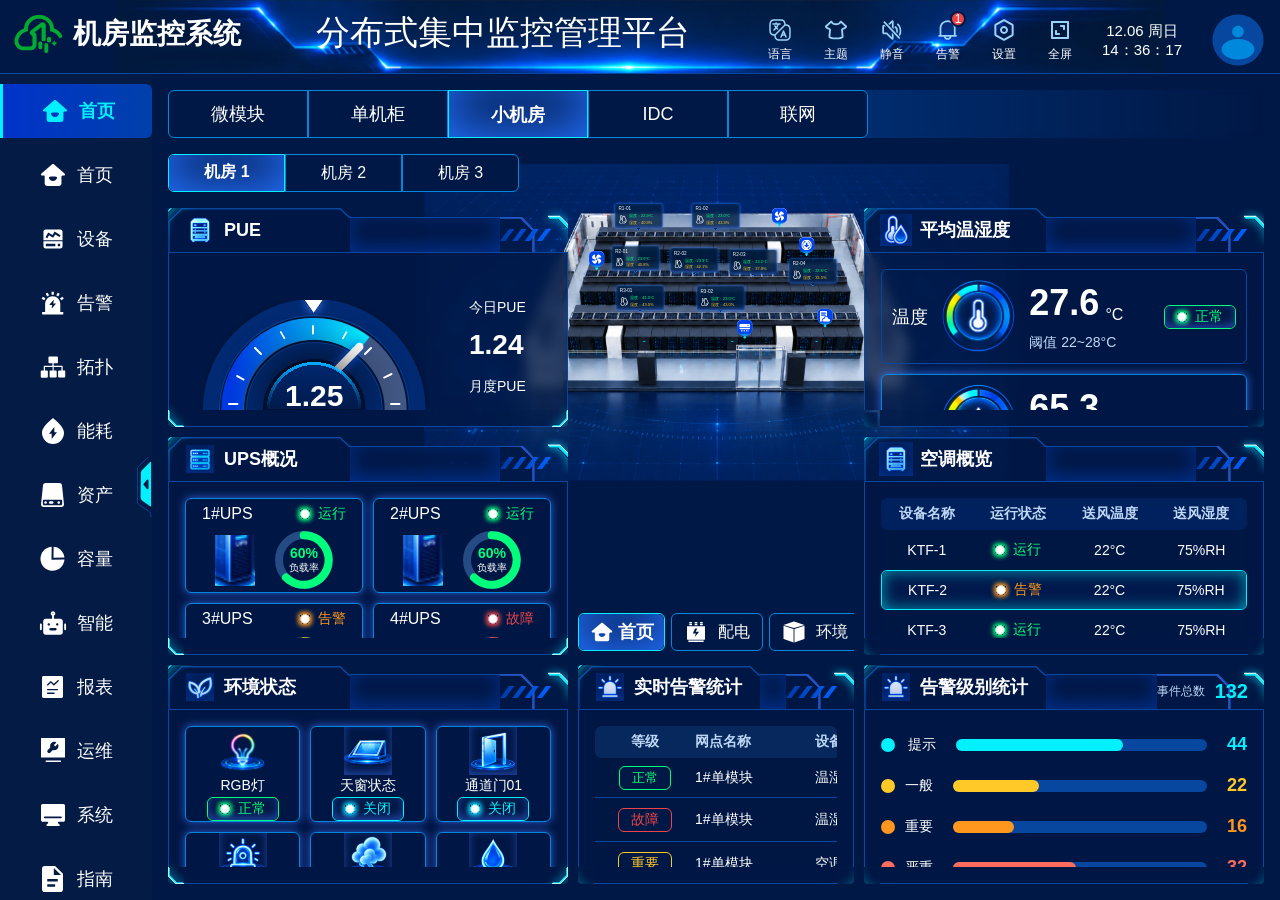
